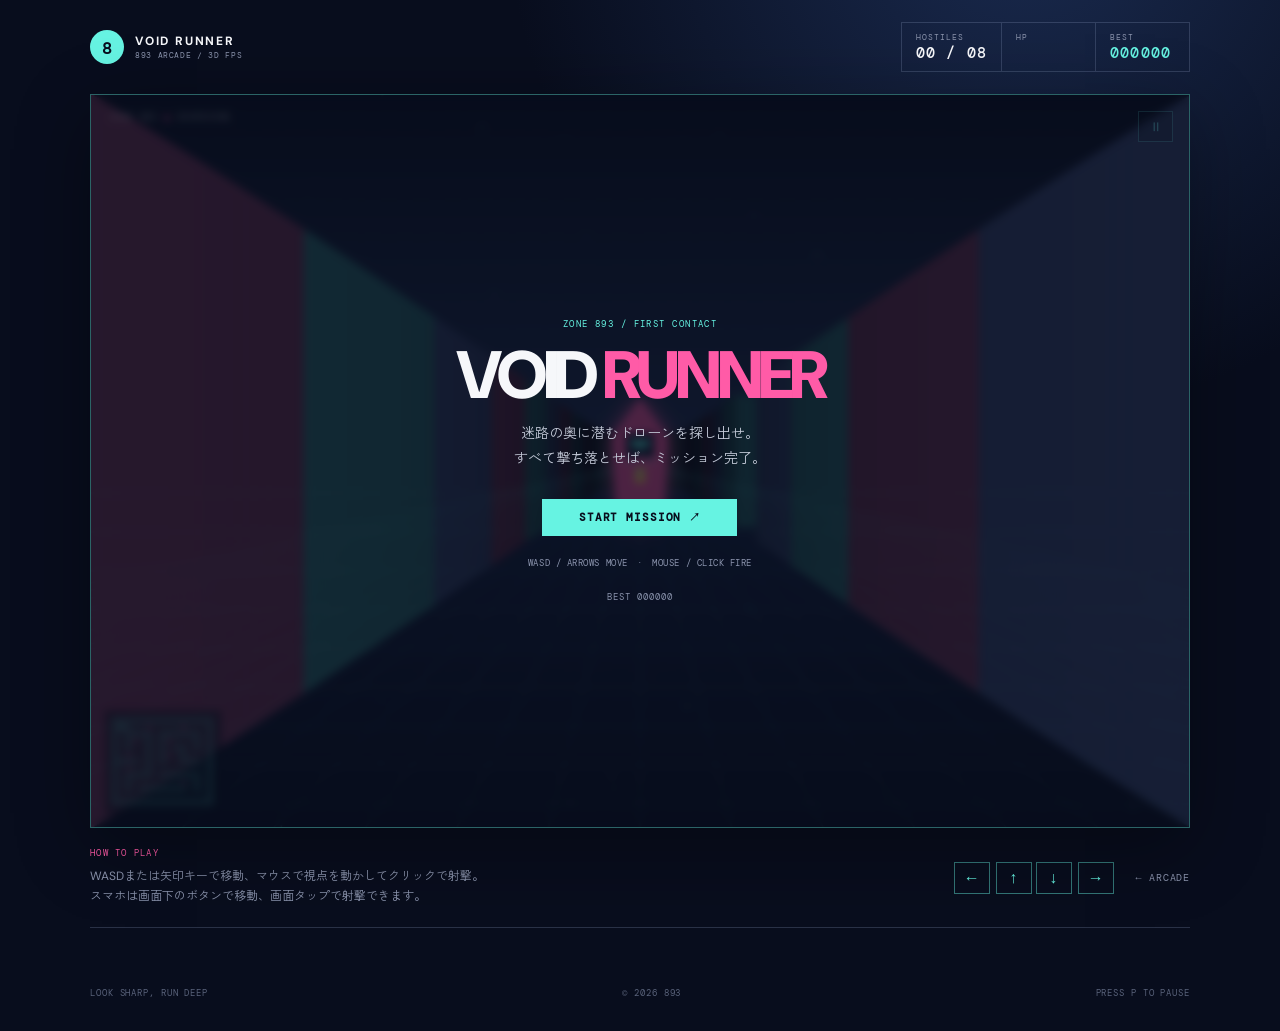
==== fps.html @ a92c5673 "Create arcade portal and 3D FPS game" ====
<!doctype html>
<html lang="ja">
  <head>
    <meta charset="UTF-8" />
    <meta name="viewport" content="width=device-width, initial-scale=1.0" />
    <meta name="description" content="VOID RUNNER — 893 ARCADEのブラウザ3D FPSゲーム。" />
    <title>VOID RUNNER — 893 ARCADE</title>
    <link rel="stylesheet" href="mini.css" />
    <link rel="stylesheet" href="fps.css" />
  </head>
  <body>
    <div class="mini-shell fps-shell">
      <header class="mini-header">
        <a class="mini-brand" href="index.html" aria-label="ゲーム一覧へ戻る"><span class="mini-brand-mark">８</span><span class="mini-brand-copy"><strong>VOID RUNNER</strong><small>893 ARCADE / 3D FPS</small></span></a>
        <div class="mini-hud" aria-label="ゲーム情報"><div class="mini-stat"><span>HOSTILES</span><strong id="hostiles">00 / 08</strong></div><div class="mini-stat"><span>HP</span><strong id="health">◆◆◆</strong></div><div class="mini-stat"><span>BEST</span><strong id="best">000000</strong></div></div>
      </header>
      <main class="mini-main">
        <section class="mini-stage fps-stage" aria-label="VOID RUNNER 3D FPSゲーム画面">
          <canvas id="gameCanvas" width="960" height="640" tabindex="0">Canvasに対応したブラウザで遊べます。</canvas>
          <div class="fps-reticle" aria-hidden="true"><i></i><i></i><i></i><i></i><b></b></div>
          <div class="fps-location" aria-hidden="true"><span>ZONE 893</span><i></i><span id="missionStatus">SEARCHING</span></div>
          <button class="pause-button" id="pauseButton" type="button" aria-label="ゲームを一時停止" disabled>Ⅱ</button>
          <div class="mini-overlay is-visible" id="overlay"><div class="mini-overlay-panel"><p class="mini-kicker" id="overlayKicker">ZONE 893 / FIRST CONTACT</p><h1 id="overlayTitle">VOID <em>RUNNER</em></h1><p class="mini-overlay-copy" id="overlayCopy">迷路の奥に潜むドローンを探し出せ。<br />すべて撃ち落とせば、ミッション完了。</p><button class="mini-start" id="startButton" type="button">START MISSION <span>↗</span></button><p class="mini-help">WASD / ARROWS MOVE　·　MOUSE / CLICK FIRE</p><p class="mini-best" id="overlayBest">BEST 000000</p></div></div>
        </section>
        <section class="mini-bottom fps-bottom"><div class="mini-instructions"><strong>HOW TO PLAY</strong><p>WASDまたは矢印キーで移動、マウスで視点を動かしてクリックで射撃。<br />スマホは画面下のボタンで移動、画面タップで射撃できます。</p></div><div class="fps-touch-controls" aria-label="タッチ操作"><button class="fps-control" data-control="left" type="button" aria-label="左へ移動">←</button><button class="fps-control" data-control="forward" type="button" aria-label="前へ移動">↑</button><button class="fps-control" data-control="back" type="button" aria-label="後ろへ移動">↓</button><button class="fps-control" data-control="right" type="button" aria-label="右へ移動">→</button></div><a class="mini-back" href="index.html">← ARCADE</a></section>
      </main>
      <footer class="mini-footer"><span>LOOK SHARP, RUN DEEP</span><span>© <span id="currentYear">2025</span> 893</span><span>PRESS P TO PAUSE</span></footer>
    </div>
    <script src="fps.js"></script>
  </body>
</html>
---- mini.css ----
@import url('https://fonts.googleapis.com/css2?family=DM+Mono:wght@400;500&family=DM+Sans:wght@400;500;700;900&family=Zen+Kaku+Gothic+New:wght@400;500;700;900&display=swap');

:root { --night: #080d1d; --panel: #111a31; --cyan: #66f3e2; --pink: #ff5ba7; --yellow: #ffd166; --orange: #f29160; --white: #f6f7fa; --muted: #8b94ad; --line: rgba(138,154,190,.25); --mono: 'DM Mono','SFMono-Regular',Consolas,monospace; --sans: 'DM Sans','Zen Kaku Gothic New',sans-serif; }
* { box-sizing: border-box; }
html { min-height: 100%; background: var(--night); }
body { min-height: 100vh; margin: 0; overflow-x: hidden; color: var(--white); background: radial-gradient(circle at 80% -10%, #1a2b50 0, transparent 34%), var(--night); font-family: var(--sans); }
a { color: inherit; text-decoration: none; }
button { color: inherit; font: inherit; cursor: pointer; }
.mini-shell { width: min(1100px, calc(100% - 56px)); margin: 0 auto; }
.mini-header { min-height: 94px; display: flex; align-items: center; justify-content: space-between; gap: 25px; }
.mini-brand { display: inline-flex; align-items: center; gap: 11px; }
.mini-brand-mark { width: 34px; height: 34px; display: grid; place-items: center; color: var(--night); background: var(--cyan); border-radius: 50%; font-size: 16px; font-weight: 900; }
.mini-brand-copy { display: grid; gap: 4px; line-height: 1; }.mini-brand-copy strong { font-size: 12px; letter-spacing: .15em; }.mini-brand-copy small { color: var(--muted); font: 8px/1 var(--mono); letter-spacing: .08em; }
.mini-hud { display: flex; border: 1px solid var(--line); }.mini-stat { min-width: 94px; padding: 10px 14px; display: grid; gap: 5px; border-left: 1px solid var(--line); }.mini-stat:first-child { border-left: 0; }.mini-stat span { color: var(--muted); font: 8px/1 var(--mono); letter-spacing: .14em; }.mini-stat strong { color: var(--cyan); font: 500 15px/1 var(--mono); letter-spacing: .08em; }.mini-stat:first-child strong { color: var(--white); }
.mini-main { padding-bottom: 28px; }.mini-stage { min-height: 520px; overflow: hidden; position: relative; border: 1px solid rgba(102,243,226,.38); background: #070b19; box-shadow: 0 20px 70px rgba(0,0,0,.33); }.mini-stage canvas { width: 100%; height: auto; display: block; aspect-ratio: 3 / 2; touch-action: none; }
.mini-overlay { position: absolute; inset: 0; z-index: 3; display: grid; place-items: center; padding: 22px; background: rgba(8,13,29,.72); backdrop-filter: blur(4px); opacity: 0; pointer-events: none; transition: opacity .25s ease; }.mini-overlay.is-visible { opacity: 1; pointer-events: auto; }.mini-overlay-panel { max-width: 510px; text-align: center; }.mini-kicker { margin: 0 0 15px; color: var(--cyan); font: 9px/1 var(--mono); letter-spacing: .16em; }.mini-overlay h1 { margin: 0 0 13px; font-size: clamp(38px,6vw,67px); font-weight: 900; line-height: .95; letter-spacing: -.08em; }.mini-overlay h1 em { color: var(--pink); font-style: normal; }.mini-overlay-copy { margin: 0; color: #c5cbd9; font-size: 14px; line-height: 1.8; }.mini-start { min-width: 195px; margin: 28px 0 21px; padding: 13px 19px; color: var(--night); border: 0; background: var(--cyan); font: 700 11px/1 var(--mono); letter-spacing: .08em; transition: transform .2s, box-shadow .2s, background .2s; }.mini-start:hover { background: #a0fff2; transform: translateY(-3px); box-shadow: 0 9px 24px rgba(102,243,226,.25); }.mini-start span { margin-left: 11px; font-size: 16px; }.mini-help { margin: 0; color: var(--muted); font: 9px/1.5 var(--mono); letter-spacing: .06em; }.mini-best { margin: 22px 0 0; color: var(--muted); font: 9px/1 var(--mono); letter-spacing: .12em; }
.pause-button { position: absolute; z-index: 4; top: 16px; right: 16px; width: 35px; height: 31px; display: grid; place-items: center; color: var(--cyan); border: 1px solid rgba(102,243,226,.45); background: rgba(8,13,29,.65); font: 500 12px/1 var(--mono); }.pause-button:disabled { opacity: .25; cursor: not-allowed; }.pause-button:hover:not(:disabled) { color: var(--night); background: var(--cyan); }
.mini-bottom { min-height: 100px; display: flex; align-items: center; gap: 28px; border-bottom: 1px solid var(--line); }.mini-instructions { flex: 1; }.mini-instructions strong { display: block; color: var(--pink); font: 9px/1 var(--mono); letter-spacing: .14em; }.mini-instructions p { margin: 8px 0 0; color: var(--muted); font-size: 12px; line-height: 1.7; }.mini-back { color: var(--muted); font: 10px/1 var(--mono); letter-spacing: .08em; transition: color .2s; }.mini-back:hover { color: var(--cyan); }
.mini-footer { min-height: 75px; display: flex; align-items: center; justify-content: space-between; color: #59627a; font: 9px/1 var(--mono); letter-spacing: .1em; }

/* Pixel Match */
.memory-stage { min-height: 520px; display: grid; place-items: center; padding: 39px; background: radial-gradient(circle at 50% 0, #25375e, #080d1d 67%); }.memory-grid { width: min(452px, 100%); display: grid; grid-template-columns: repeat(4, 1fr); gap: 10px; perspective: 800px; }.memory-card { height: 101px; padding: 0; position: relative; border: 1px solid rgba(102,243,226,.37); background: transparent; transform-style: preserve-3d; transition: transform .38s cubic-bezier(.2,.8,.2,1); }.memory-card.is-flipped, .memory-card.is-matched { transform: rotateY(180deg); }.memory-card:focus-visible { outline: 2px solid var(--yellow); outline-offset: 3px; }.card-face { position: absolute; inset: 0; display: grid; place-items: center; backface-visibility: hidden; }.card-back { color: var(--cyan); background: #142442; font: 19px/1 var(--mono); }.card-back::after { content: '✦'; opacity: .45; }.card-front { color: var(--night); background: var(--cyan); font-size: 30px; transform: rotateY(180deg); }.memory-card:nth-child(3n) .card-front { background: var(--yellow); }.memory-card:nth-child(4n) .card-front { background: var(--pink); }.memory-card.is-matched .card-front { box-shadow: inset 0 0 0 3px rgba(8,13,29,.22), 0 0 17px rgba(102,243,226,.47); }.memory-card.is-matched { cursor: default; }

/* Tic Tac Toe */
.tic-stage { min-height: 520px; display: grid; place-items: center; padding: 42px; background: radial-gradient(circle at 50% 20%, #263b62, #080d1d 65%); }.tic-wrap { width: min(360px, 100%); text-align: center; }.tic-message { min-height: 25px; margin: 0 0 18px; color: var(--cyan); font: 11px/1.4 var(--mono); letter-spacing: .06em; }.tic-board-ui { display: grid; grid-template-columns: repeat(3, 1fr); gap: 8px; }.tic-cell { width: 100%; aspect-ratio: 1; display: grid; place-items: center; color: var(--pink); border: 1px solid rgba(102,243,226,.45); background: rgba(8,13,29,.68); font: 500 clamp(38px, 8vw, 58px)/1 var(--mono); }.tic-cell:nth-child(even) { color: var(--yellow); }.tic-cell:disabled { cursor: default; }.tic-cell:hover:not(:disabled) { background: rgba(102,243,226,.13); }.tic-cell:focus-visible { outline: 2px solid var(--yellow); outline-offset: 3px; }.tic-scoreline { display: flex; justify-content: center; gap: 27px; margin-top: 21px; color: var(--muted); font: 9px/1 var(--mono); letter-spacing: .1em; }.tic-scoreline strong { margin-left: 6px; color: var(--white); font-weight: 500; }

@media (max-width: 650px) { .mini-shell { width: min(100% - 30px, 520px); }.mini-header { min-height: 86px; flex-direction: column; align-items: flex-start; justify-content: center; gap: 15px; }.mini-hud { width: 100%; }.mini-stat { min-width: 0; flex: 1; padding: 9px 10px; }.mini-stage { min-height: 0; }.mini-bottom { align-items: flex-start; flex-wrap: wrap; gap: 18px; padding: 20px 0; }.mini-instructions { flex-basis: 100%; }.mini-back { margin-left: auto; align-self: center; }.mini-footer { min-height: 91px; align-items: flex-start; flex-direction: column; justify-content: center; gap: 10px; }.memory-stage, .tic-stage { padding: 25px 16px; min-height: 460px; }.memory-grid { gap: 7px; }.memory-card { height: auto; aspect-ratio: 1 / 1.05; } }
@media (prefers-reduced-motion: reduce) { *, *::before, *::after { transition-duration: .01ms !important; } }
---- fps.css ----
.fps-stage { min-height: 0; background: #070b19; }
.fps-stage canvas { cursor: crosshair; }
.fps-reticle { position: absolute; z-index: 2; top: 50%; left: 50%; width: 28px; height: 28px; pointer-events: none; transform: translate(-50%, -50%); }
.fps-reticle i { position: absolute; display: block; background: var(--cyan); box-shadow: 0 0 5px var(--cyan); }
.fps-reticle i:nth-child(1), .fps-reticle i:nth-child(2) { width: 7px; height: 1px; top: 13px; }.fps-reticle i:nth-child(1) { left: 0; }.fps-reticle i:nth-child(2) { right: 0; }
.fps-reticle i:nth-child(3), .fps-reticle i:nth-child(4) { width: 1px; height: 7px; left: 13px; }.fps-reticle i:nth-child(3) { top: 0; }.fps-reticle i:nth-child(4) { bottom: 0; }.fps-reticle b { position: absolute; top: 12px; left: 12px; width: 4px; height: 4px; display: block; background: var(--pink); border-radius: 50%; box-shadow: 0 0 7px var(--pink); }
.fps-location { position: absolute; z-index: 2; top: 18px; left: 19px; display: flex; align-items: center; gap: 8px; color: rgba(246,247,250,.72); font: 9px/1 var(--mono); letter-spacing: .1em; pointer-events: none; }.fps-location i { width: 4px; height: 4px; display: block; background: var(--pink); border-radius: 50%; box-shadow: 0 0 7px var(--pink); }
.fps-bottom { gap: 22px; }.fps-touch-controls { display: flex; gap: 6px; }.fps-control { width: 36px; height: 32px; display: grid; place-items: center; color: var(--cyan); border: 1px solid rgba(102,243,226,.45); background: transparent; font: 500 16px/1 var(--mono); touch-action: none; user-select: none; transition: color .15s, background .15s; }.fps-control:hover, .fps-control.is-pressed { color: var(--night); background: var(--cyan); }.fps-control[data-control="forward"] { margin-right: -1px; }.fps-control[data-control="back"] { margin-left: -1px; }
@media (max-width: 650px) { .fps-location { top: 14px; left: 14px; font-size: 8px; }.fps-bottom { gap: 15px; }.fps-touch-controls { order: 2; }.fps-control { width: 35px; height: 34px; }.fps-bottom .mini-back { order: 3; } }
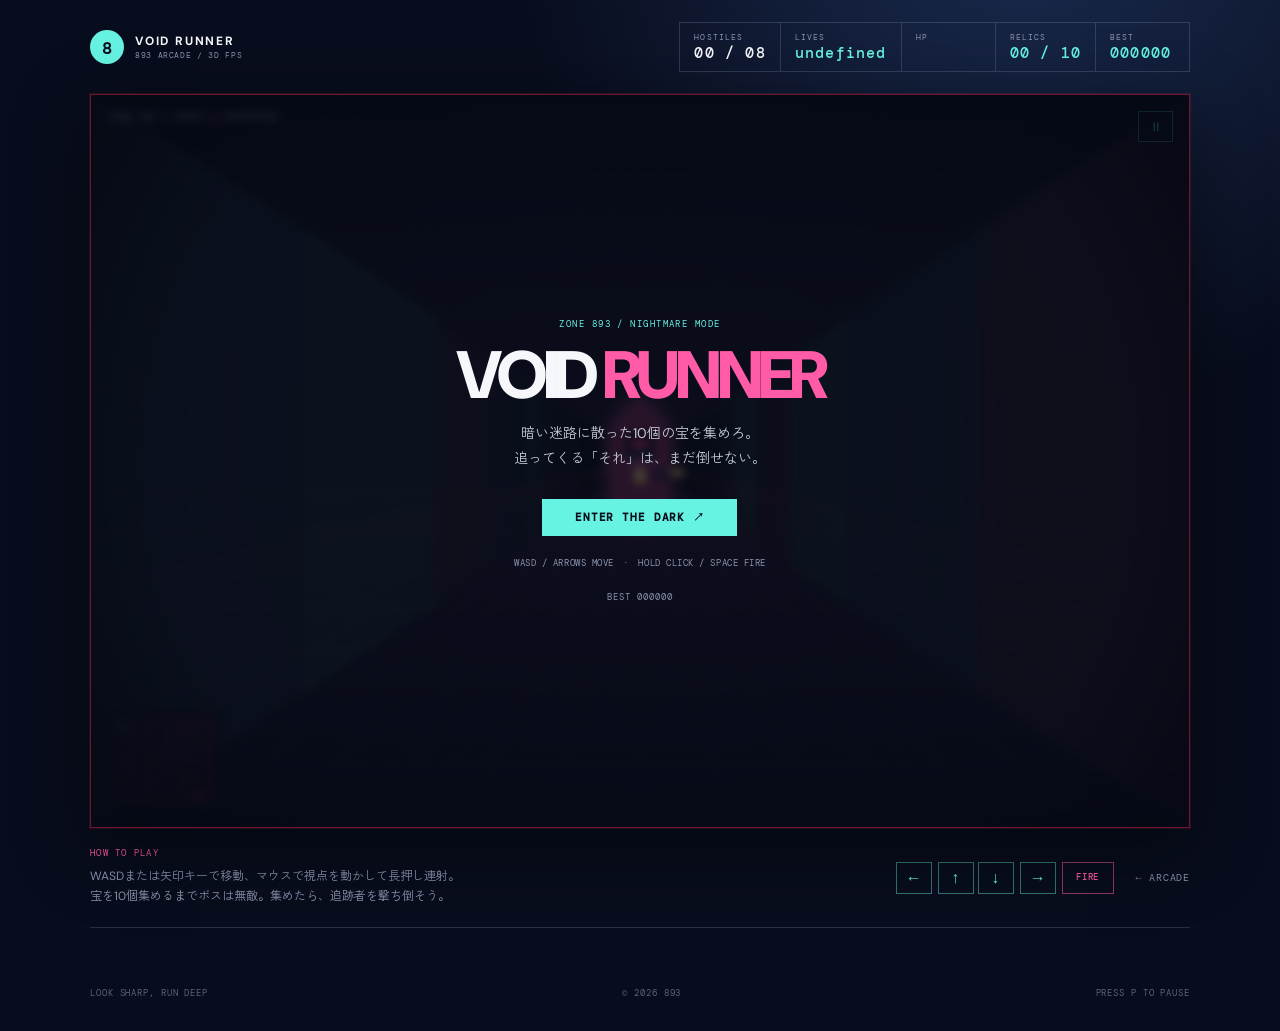
==== commit 65baba4c: "Add horror boss and relic hunt" ====
--- a/fps.html
+++ b/fps.html
@@ -3,8 +3,8 @@
   <head>
     <meta charset="UTF-8" />
     <meta name="viewport" content="width=device-width, initial-scale=1.0" />
-    <meta name="description" content="VOID RUNNER — 893 ARCADEのブラウザ3D FPSゲーム。" />
-    <title>VOID RUNNER — 893 ARCADE</title>
+    <meta name="description" content="VOID RUNNER — 宝を集めて不死身のボスに挑む、893 ARCADEのホラー3D FPSゲーム。" />
+    <title>VOID RUNNER — NIGHTMARE MODE</title>
     <link rel="stylesheet" href="mini.css" />
     <link rel="stylesheet" href="fps.css" />
   </head>
@@ -12,17 +12,17 @@
     <div class="mini-shell fps-shell">
       <header class="mini-header">
         <a class="mini-brand" href="index.html" aria-label="ゲーム一覧へ戻る"><span class="mini-brand-mark">８</span><span class="mini-brand-copy"><strong>VOID RUNNER</strong><small>893 ARCADE / 3D FPS</small></span></a>
-        <div class="mini-hud" aria-label="ゲーム情報"><div class="mini-stat"><span>HOSTILES</span><strong id="hostiles">00 / 08</strong></div><div class="mini-stat"><span>HP</span><strong id="health">◆◆◆</strong></div><div class="mini-stat"><span>BEST</span><strong id="best">000000</strong></div></div>
+        <div class="mini-hud" aria-label="ゲーム情報"><div class="mini-stat"><span>HOSTILES</span><strong id="hostiles">00 / 08</strong></div><div class="mini-stat"><span>LIVES</span><strong id="lives">03</strong></div><div class="mini-stat"><span>HP</span><strong id="health">◆◆◆</strong></div><div class="mini-stat"><span>RELICS</span><strong id="relics">00 / 10</strong></div><div class="mini-stat"><span>BEST</span><strong id="best">000000</strong></div></div>
       </header>
       <main class="mini-main">
         <section class="mini-stage fps-stage" aria-label="VOID RUNNER 3D FPSゲーム画面">
           <canvas id="gameCanvas" width="960" height="640" tabindex="0">Canvasに対応したブラウザで遊べます。</canvas>
           <div class="fps-reticle" aria-hidden="true"><i></i><i></i><i></i><i></i><b></b></div>
-          <div class="fps-location" aria-hidden="true"><span>ZONE 893</span><i></i><span id="missionStatus">SEARCHING</span></div>
+          <div class="fps-location" aria-hidden="true"><span>ZONE 893 / NIGHT</span><i></i><span id="missionStatus">SEARCHING</span></div>
           <button class="pause-button" id="pauseButton" type="button" aria-label="ゲームを一時停止" disabled>Ⅱ</button>
-          <div class="mini-overlay is-visible" id="overlay"><div class="mini-overlay-panel"><p class="mini-kicker" id="overlayKicker">ZONE 893 / FIRST CONTACT</p><h1 id="overlayTitle">VOID <em>RUNNER</em></h1><p class="mini-overlay-copy" id="overlayCopy">迷路の奥に潜むドローンを探し出せ。<br />すべて撃ち落とせば、ミッション完了。</p><button class="mini-start" id="startButton" type="button">START MISSION <span>↗</span></button><p class="mini-help">WASD / ARROWS MOVE　·　MOUSE / CLICK FIRE</p><p class="mini-best" id="overlayBest">BEST 000000</p></div></div>
+          <div class="mini-overlay is-visible" id="overlay"><div class="mini-overlay-panel"><p class="mini-kicker" id="overlayKicker">ZONE 893 / NIGHTMARE MODE</p><h1 id="overlayTitle">VOID <em>RUNNER</em></h1><p class="mini-overlay-copy" id="overlayCopy">暗い迷路に散った10個の宝を集めろ。<br />追ってくる「それ」は、まだ倒せない。</p><button class="mini-start" id="startButton" type="button">ENTER THE DARK <span>↗</span></button><p class="mini-help">WASD / ARROWS MOVE　·　HOLD CLICK / SPACE FIRE</p><p class="mini-best" id="overlayBest">BEST 000000</p></div></div>
         </section>
-        <section class="mini-bottom fps-bottom"><div class="mini-instructions"><strong>HOW TO PLAY</strong><p>WASDまたは矢印キーで移動、マウスで視点を動かしてクリックで射撃。<br />スマホは画面下のボタンで移動、画面タップで射撃できます。</p></div><div class="fps-touch-controls" aria-label="タッチ操作"><button class="fps-control" data-control="left" type="button" aria-label="左へ移動">←</button><button class="fps-control" data-control="forward" type="button" aria-label="前へ移動">↑</button><button class="fps-control" data-control="back" type="button" aria-label="後ろへ移動">↓</button><button class="fps-control" data-control="right" type="button" aria-label="右へ移動">→</button></div><a class="mini-back" href="index.html">← ARCADE</a></section>
+        <section class="mini-bottom fps-bottom"><div class="mini-instructions"><strong>HOW TO PLAY</strong><p>WASDまたは矢印キーで移動、マウスで視点を動かして長押し連射。<br />宝を10個集めるまでボスは無敵。集めたら、追跡者を撃ち倒そう。</p></div><div class="fps-touch-controls" aria-label="タッチ操作"><button class="fps-control" data-control="left" type="button" aria-label="左へ移動">←</button><button class="fps-control" data-control="forward" type="button" aria-label="前へ移動">↑</button><button class="fps-control" data-control="back" type="button" aria-label="後ろへ移動">↓</button><button class="fps-control" data-control="right" type="button" aria-label="右へ移動">→</button><button class="fps-control fps-fire" data-control="fire" type="button" aria-label="連射">FIRE</button></div><a class="mini-back" href="index.html">← ARCADE</a></section>
       </main>
       <footer class="mini-footer"><span>LOOK SHARP, RUN DEEP</span><span>© <span id="currentYear">2025</span> 893</span><span>PRESS P TO PAUSE</span></footer>
     </div>
--- a/fps.css
+++ b/fps.css
@@ -1,9 +1,9 @@
-.fps-stage { min-height: 0; background: #070b19; }
+.fps-stage { min-height: 0; border-color: rgba(255,49,95,.42); background: #03040a; box-shadow: 0 0 0 1px rgba(255,49,95,.12), 0 20px 70px rgba(0,0,0,.48); }
 .fps-stage canvas { cursor: crosshair; }
 .fps-reticle { position: absolute; z-index: 2; top: 50%; left: 50%; width: 28px; height: 28px; pointer-events: none; transform: translate(-50%, -50%); }
 .fps-reticle i { position: absolute; display: block; background: var(--cyan); box-shadow: 0 0 5px var(--cyan); }
 .fps-reticle i:nth-child(1), .fps-reticle i:nth-child(2) { width: 7px; height: 1px; top: 13px; }.fps-reticle i:nth-child(1) { left: 0; }.fps-reticle i:nth-child(2) { right: 0; }
 .fps-reticle i:nth-child(3), .fps-reticle i:nth-child(4) { width: 1px; height: 7px; left: 13px; }.fps-reticle i:nth-child(3) { top: 0; }.fps-reticle i:nth-child(4) { bottom: 0; }.fps-reticle b { position: absolute; top: 12px; left: 12px; width: 4px; height: 4px; display: block; background: var(--pink); border-radius: 50%; box-shadow: 0 0 7px var(--pink); }
 .fps-location { position: absolute; z-index: 2; top: 18px; left: 19px; display: flex; align-items: center; gap: 8px; color: rgba(246,247,250,.72); font: 9px/1 var(--mono); letter-spacing: .1em; pointer-events: none; }.fps-location i { width: 4px; height: 4px; display: block; background: var(--pink); border-radius: 50%; box-shadow: 0 0 7px var(--pink); }
-.fps-bottom { gap: 22px; }.fps-touch-controls { display: flex; gap: 6px; }.fps-control { width: 36px; height: 32px; display: grid; place-items: center; color: var(--cyan); border: 1px solid rgba(102,243,226,.45); background: transparent; font: 500 16px/1 var(--mono); touch-action: none; user-select: none; transition: color .15s, background .15s; }.fps-control:hover, .fps-control.is-pressed { color: var(--night); background: var(--cyan); }.fps-control[data-control="forward"] { margin-right: -1px; }.fps-control[data-control="back"] { margin-left: -1px; }
+.fps-bottom { gap: 22px; }.fps-touch-controls { display: flex; gap: 6px; }.fps-control { width: 36px; height: 32px; display: grid; place-items: center; color: var(--cyan); border: 1px solid rgba(102,243,226,.45); background: transparent; font: 500 16px/1 var(--mono); touch-action: none; user-select: none; transition: color .15s, background .15s; }.fps-control:hover, .fps-control.is-pressed { color: var(--night); background: var(--cyan); }.fps-control[data-control="forward"] { margin-right: -1px; }.fps-control[data-control="back"] { margin-left: -1px; }.fps-control.fps-fire { width: 52px; color: var(--pink); border-color: rgba(255,91,167,.55); font-size: 9px; letter-spacing: .08em; }.fps-control.fps-fire:hover, .fps-control.fps-fire.is-pressed { color: var(--white); background: var(--pink); }
 @media (max-width: 650px) { .fps-location { top: 14px; left: 14px; font-size: 8px; }.fps-bottom { gap: 15px; }.fps-touch-controls { order: 2; }.fps-control { width: 35px; height: 34px; }.fps-bottom .mini-back { order: 3; } }
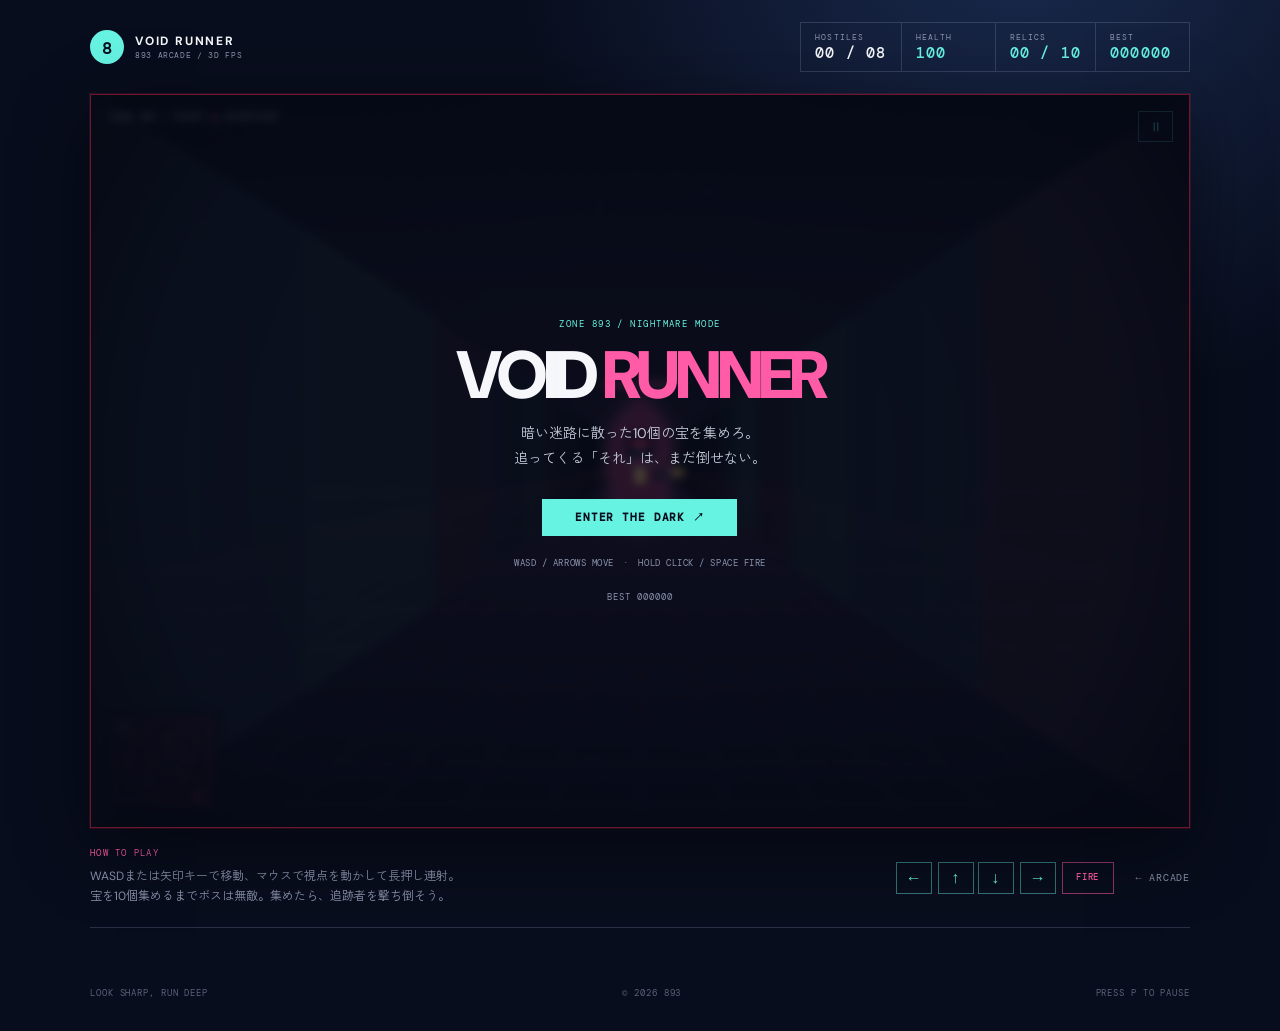
==== commit 59ec525c: "Add health bars and weapon damage" ====
--- a/fps.html
+++ b/fps.html
@@ -12,7 +12,7 @@
     <div class="mini-shell fps-shell">
       <header class="mini-header">
         <a class="mini-brand" href="index.html" aria-label="ゲーム一覧へ戻る"><span class="mini-brand-mark">８</span><span class="mini-brand-copy"><strong>VOID RUNNER</strong><small>893 ARCADE / 3D FPS</small></span></a>
-        <div class="mini-hud" aria-label="ゲーム情報"><div class="mini-stat"><span>HOSTILES</span><strong id="hostiles">00 / 08</strong></div><div class="mini-stat"><span>LIVES</span><strong id="lives">03</strong></div><div class="mini-stat"><span>HP</span><strong id="health">◆◆◆</strong></div><div class="mini-stat"><span>RELICS</span><strong id="relics">00 / 10</strong></div><div class="mini-stat"><span>BEST</span><strong id="best">000000</strong></div></div>
+        <div class="mini-hud" aria-label="ゲーム情報"><div class="mini-stat"><span>HOSTILES</span><strong id="hostiles">00 / 08</strong></div><div class="mini-stat"><span>HEALTH</span><strong id="health">100</strong></div><div class="mini-stat"><span>RELICS</span><strong id="relics">00 / 10</strong></div><div class="mini-stat"><span>BEST</span><strong id="best">000000</strong></div></div>
       </header>
       <main class="mini-main">
         <section class="mini-stage fps-stage" aria-label="VOID RUNNER 3D FPSゲーム画面">
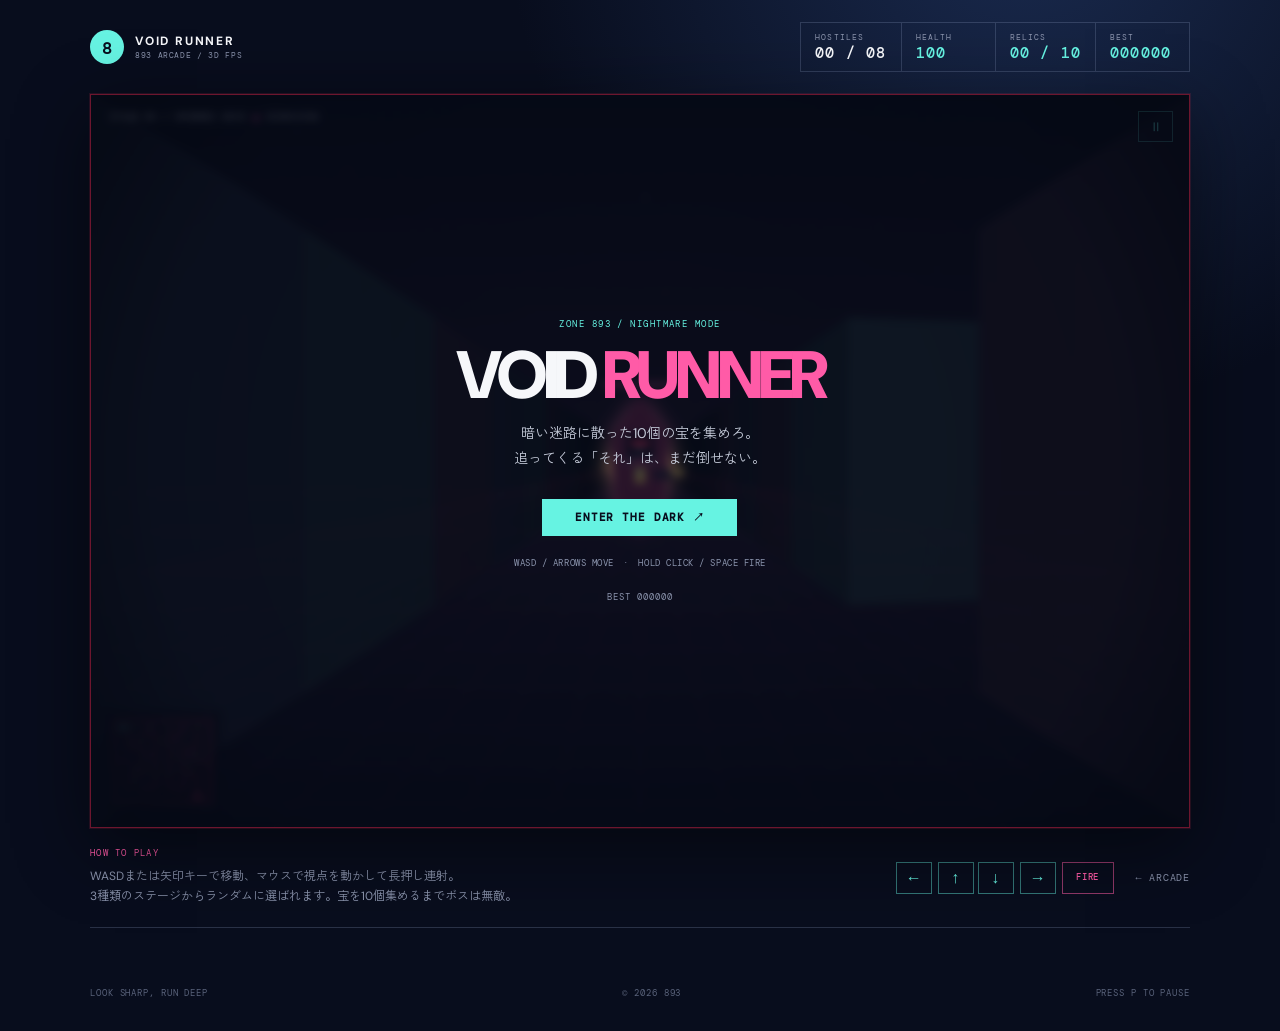
==== commit ce0d3f3f: "Add random multi-stage FPS maps" ====
--- a/fps.html
+++ b/fps.html
@@ -3,7 +3,7 @@
   <head>
     <meta charset="UTF-8" />
     <meta name="viewport" content="width=device-width, initial-scale=1.0" />
-    <meta name="description" content="VOID RUNNER — 宝を集めて不死身のボスに挑む、893 ARCADEのホラー3D FPSゲーム。" />
+    <meta name="description" content="VOID RUNNER — 3種類のステージをランダムに駆け、宝を集めて不死身のボスに挑むホラー3D FPSゲーム。" />
     <title>VOID RUNNER — NIGHTMARE MODE</title>
     <link rel="stylesheet" href="mini.css" />
     <link rel="stylesheet" href="fps.css" />
@@ -18,11 +18,11 @@
         <section class="mini-stage fps-stage" aria-label="VOID RUNNER 3D FPSゲーム画面">
           <canvas id="gameCanvas" width="960" height="640" tabindex="0">Canvasに対応したブラウザで遊べます。</canvas>
           <div class="fps-reticle" aria-hidden="true"><i></i><i></i><i></i><i></i><b></b></div>
-          <div class="fps-location" aria-hidden="true"><span>ZONE 893 / NIGHT</span><i></i><span id="missionStatus">SEARCHING</span></div>
+          <div class="fps-location" aria-label="ステージ情報"><span id="stageLabel">STAGE 01 / CRIMSON MAZE</span><i></i><span id="missionStatus">SEARCHING</span></div>
           <button class="pause-button" id="pauseButton" type="button" aria-label="ゲームを一時停止" disabled>Ⅱ</button>
           <div class="mini-overlay is-visible" id="overlay"><div class="mini-overlay-panel"><p class="mini-kicker" id="overlayKicker">ZONE 893 / NIGHTMARE MODE</p><h1 id="overlayTitle">VOID <em>RUNNER</em></h1><p class="mini-overlay-copy" id="overlayCopy">暗い迷路に散った10個の宝を集めろ。<br />追ってくる「それ」は、まだ倒せない。</p><button class="mini-start" id="startButton" type="button">ENTER THE DARK <span>↗</span></button><p class="mini-help">WASD / ARROWS MOVE　·　HOLD CLICK / SPACE FIRE</p><p class="mini-best" id="overlayBest">BEST 000000</p></div></div>
         </section>
-        <section class="mini-bottom fps-bottom"><div class="mini-instructions"><strong>HOW TO PLAY</strong><p>WASDまたは矢印キーで移動、マウスで視点を動かして長押し連射。<br />宝を10個集めるまでボスは無敵。集めたら、追跡者を撃ち倒そう。</p></div><div class="fps-touch-controls" aria-label="タッチ操作"><button class="fps-control" data-control="left" type="button" aria-label="左へ移動">←</button><button class="fps-control" data-control="forward" type="button" aria-label="前へ移動">↑</button><button class="fps-control" data-control="back" type="button" aria-label="後ろへ移動">↓</button><button class="fps-control" data-control="right" type="button" aria-label="右へ移動">→</button><button class="fps-control fps-fire" data-control="fire" type="button" aria-label="連射">FIRE</button></div><a class="mini-back" href="index.html">← ARCADE</a></section>
+        <section class="mini-bottom fps-bottom"><div class="mini-instructions"><strong>HOW TO PLAY</strong><p>WASDまたは矢印キーで移動、マウスで視点を動かして長押し連射。<br />3種類のステージからランダムに選ばれます。宝を10個集めるまでボスは無敵。</p></div><div class="fps-touch-controls" aria-label="タッチ操作"><button class="fps-control" data-control="left" type="button" aria-label="左へ移動">←</button><button class="fps-control" data-control="forward" type="button" aria-label="前へ移動">↑</button><button class="fps-control" data-control="back" type="button" aria-label="後ろへ移動">↓</button><button class="fps-control" data-control="right" type="button" aria-label="右へ移動">→</button><button class="fps-control fps-fire" data-control="fire" type="button" aria-label="連射">FIRE</button></div><a class="mini-back" href="index.html">← ARCADE</a></section>
       </main>
       <footer class="mini-footer"><span>LOOK SHARP, RUN DEEP</span><span>© <span id="currentYear">2025</span> 893</span><span>PRESS P TO PAUSE</span></footer>
     </div>
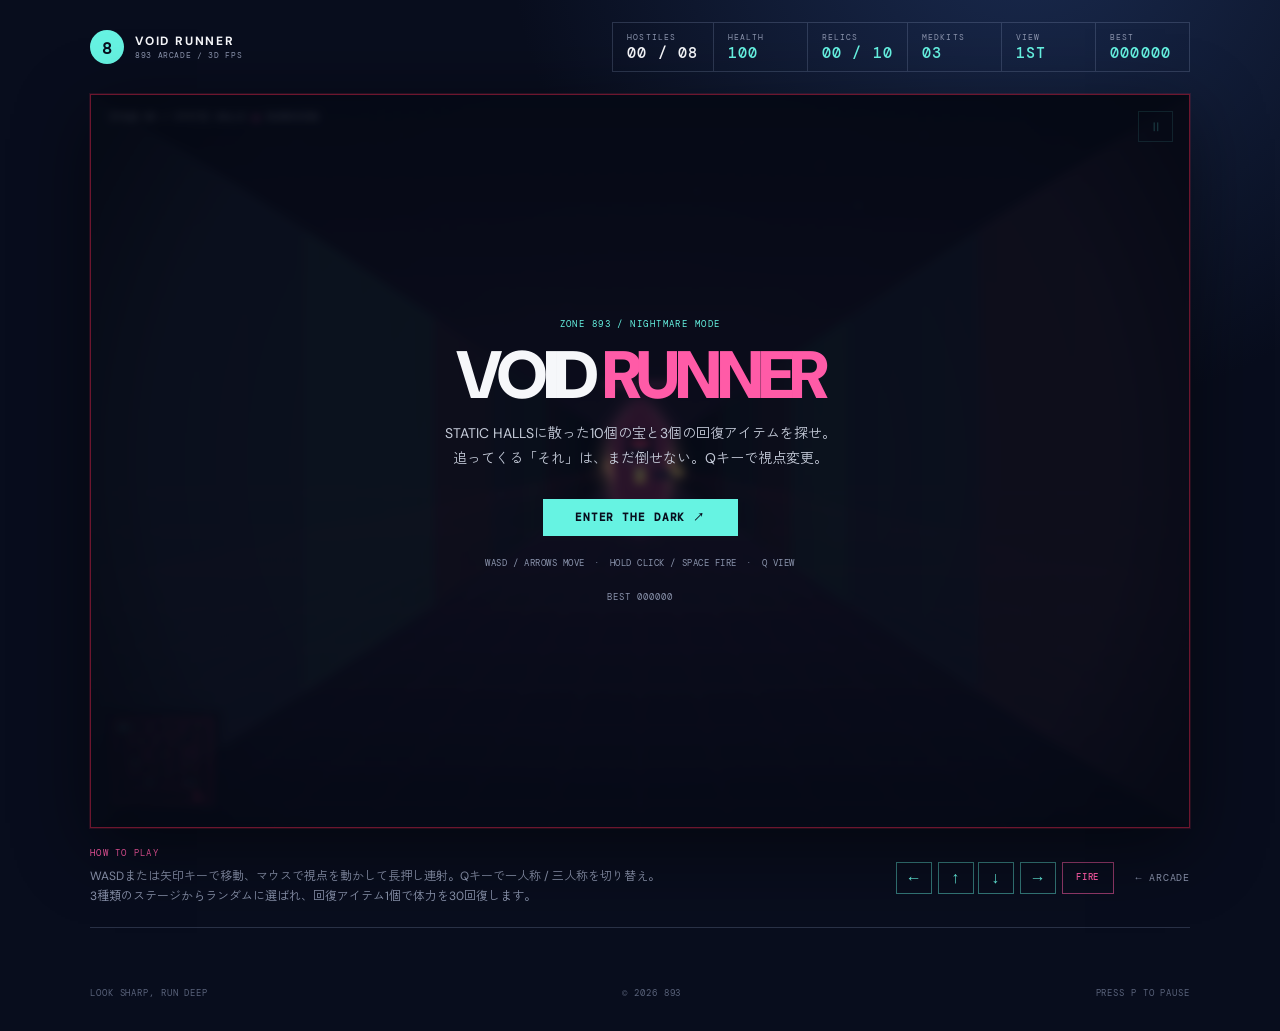
==== commit 098e725d: "Add healing items and third-person camera" ====
--- a/fps.html
+++ b/fps.html
@@ -12,7 +12,7 @@
     <div class="mini-shell fps-shell">
       <header class="mini-header">
         <a class="mini-brand" href="index.html" aria-label="ゲーム一覧へ戻る"><span class="mini-brand-mark">８</span><span class="mini-brand-copy"><strong>VOID RUNNER</strong><small>893 ARCADE / 3D FPS</small></span></a>
-        <div class="mini-hud" aria-label="ゲーム情報"><div class="mini-stat"><span>HOSTILES</span><strong id="hostiles">00 / 08</strong></div><div class="mini-stat"><span>HEALTH</span><strong id="health">100</strong></div><div class="mini-stat"><span>RELICS</span><strong id="relics">00 / 10</strong></div><div class="mini-stat"><span>BEST</span><strong id="best">000000</strong></div></div>
+        <div class="mini-hud" aria-label="ゲーム情報"><div class="mini-stat"><span>HOSTILES</span><strong id="hostiles">00 / 08</strong></div><div class="mini-stat"><span>HEALTH</span><strong id="health">100</strong></div><div class="mini-stat"><span>RELICS</span><strong id="relics">00 / 10</strong></div><div class="mini-stat"><span>MEDKITS</span><strong id="medkits">03</strong></div><div class="mini-stat"><span>VIEW</span><strong id="viewMode">1ST</strong></div><div class="mini-stat"><span>BEST</span><strong id="best">000000</strong></div></div>
       </header>
       <main class="mini-main">
         <section class="mini-stage fps-stage" aria-label="VOID RUNNER 3D FPSゲーム画面">
@@ -20,9 +20,9 @@
           <div class="fps-reticle" aria-hidden="true"><i></i><i></i><i></i><i></i><b></b></div>
           <div class="fps-location" aria-label="ステージ情報"><span id="stageLabel">STAGE 01 / CRIMSON MAZE</span><i></i><span id="missionStatus">SEARCHING</span></div>
           <button class="pause-button" id="pauseButton" type="button" aria-label="ゲームを一時停止" disabled>Ⅱ</button>
-          <div class="mini-overlay is-visible" id="overlay"><div class="mini-overlay-panel"><p class="mini-kicker" id="overlayKicker">ZONE 893 / NIGHTMARE MODE</p><h1 id="overlayTitle">VOID <em>RUNNER</em></h1><p class="mini-overlay-copy" id="overlayCopy">暗い迷路に散った10個の宝を集めろ。<br />追ってくる「それ」は、まだ倒せない。</p><button class="mini-start" id="startButton" type="button">ENTER THE DARK <span>↗</span></button><p class="mini-help">WASD / ARROWS MOVE　·　HOLD CLICK / SPACE FIRE</p><p class="mini-best" id="overlayBest">BEST 000000</p></div></div>
+          <div class="mini-overlay is-visible" id="overlay"><div class="mini-overlay-panel"><p class="mini-kicker" id="overlayKicker">ZONE 893 / NIGHTMARE MODE</p><h1 id="overlayTitle">VOID <em>RUNNER</em></h1><p class="mini-overlay-copy" id="overlayCopy">暗い迷路に散った10個の宝を集めろ。<br />追ってくる「それ」は、まだ倒せない。</p><button class="mini-start" id="startButton" type="button">ENTER THE DARK <span>↗</span></button><p class="mini-help">WASD / ARROWS MOVE　·　HOLD CLICK / SPACE FIRE　·　Q VIEW</p><p class="mini-best" id="overlayBest">BEST 000000</p></div></div>
         </section>
-        <section class="mini-bottom fps-bottom"><div class="mini-instructions"><strong>HOW TO PLAY</strong><p>WASDまたは矢印キーで移動、マウスで視点を動かして長押し連射。<br />3種類のステージからランダムに選ばれます。宝を10個集めるまでボスは無敵。</p></div><div class="fps-touch-controls" aria-label="タッチ操作"><button class="fps-control" data-control="left" type="button" aria-label="左へ移動">←</button><button class="fps-control" data-control="forward" type="button" aria-label="前へ移動">↑</button><button class="fps-control" data-control="back" type="button" aria-label="後ろへ移動">↓</button><button class="fps-control" data-control="right" type="button" aria-label="右へ移動">→</button><button class="fps-control fps-fire" data-control="fire" type="button" aria-label="連射">FIRE</button></div><a class="mini-back" href="index.html">← ARCADE</a></section>
+        <section class="mini-bottom fps-bottom"><div class="mini-instructions"><strong>HOW TO PLAY</strong><p>WASDまたは矢印キーで移動、マウスで視点を動かして長押し連射。Qキーで一人称 / 三人称を切り替え。<br />3種類のステージからランダムに選ばれ、回復アイテム1個で体力を30回復します。</p></div><div class="fps-touch-controls" aria-label="タッチ操作"><button class="fps-control" data-control="left" type="button" aria-label="左へ移動">←</button><button class="fps-control" data-control="forward" type="button" aria-label="前へ移動">↑</button><button class="fps-control" data-control="back" type="button" aria-label="後ろへ移動">↓</button><button class="fps-control" data-control="right" type="button" aria-label="右へ移動">→</button><button class="fps-control fps-fire" data-control="fire" type="button" aria-label="連射">FIRE</button></div><a class="mini-back" href="index.html">← ARCADE</a></section>
       </main>
       <footer class="mini-footer"><span>LOOK SHARP, RUN DEEP</span><span>© <span id="currentYear">2025</span> 893</span><span>PRESS P TO PAUSE</span></footer>
     </div>
